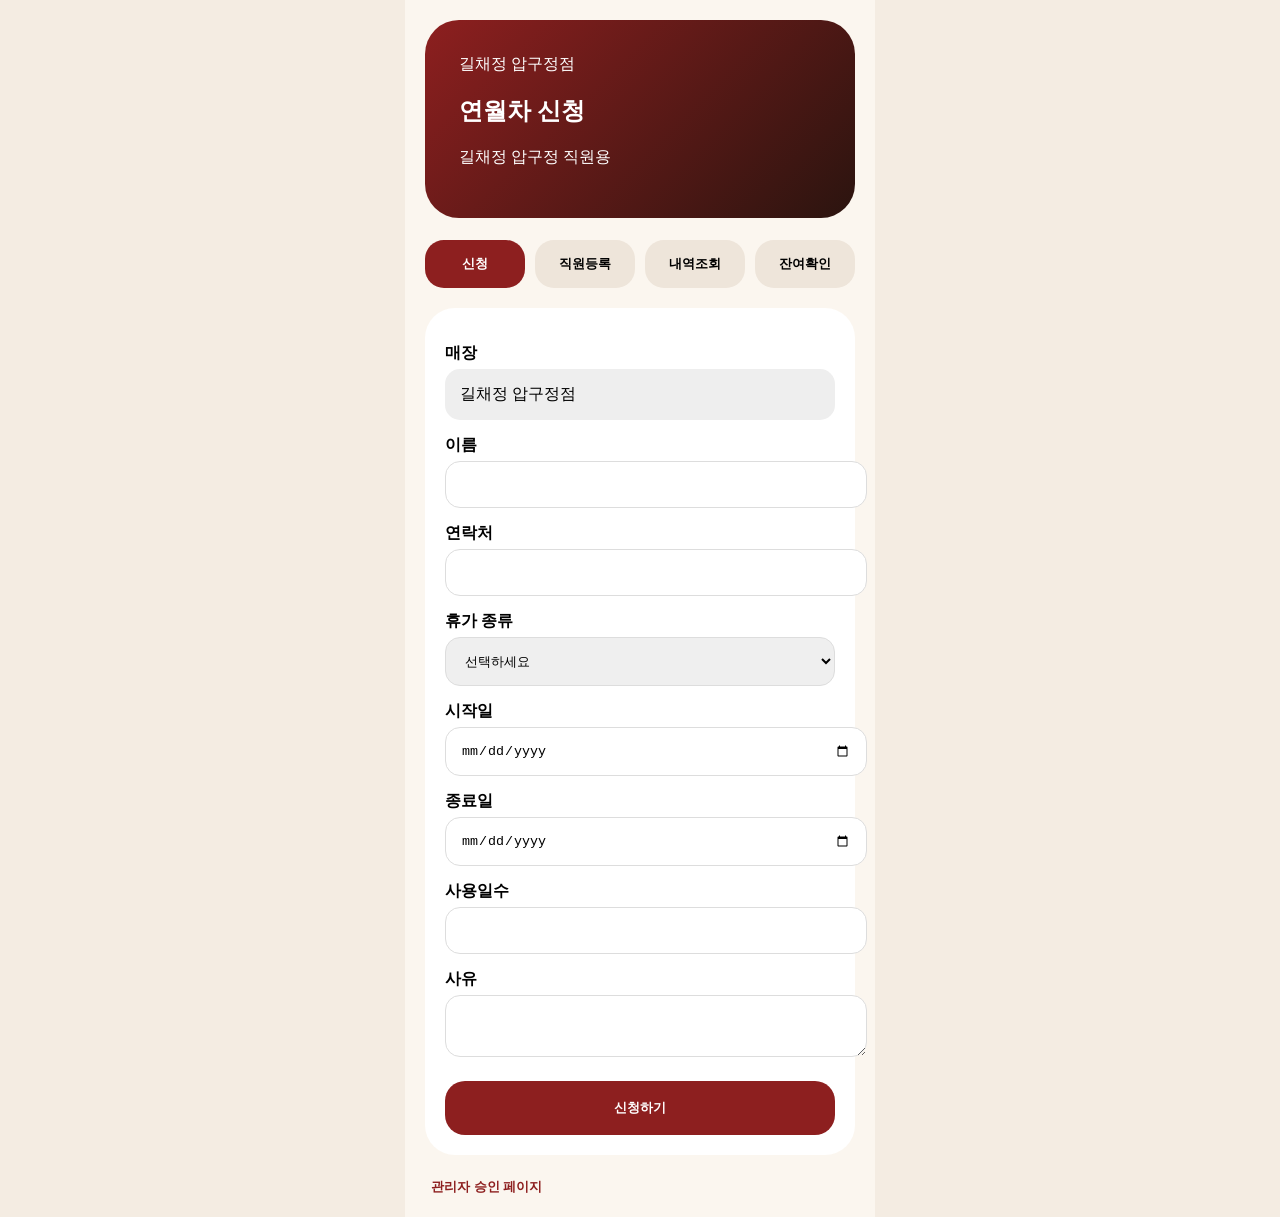
==== index.html @ 34752910 "gilchaejeong apgujeong leave app" ====
<!doctype html>
<html lang="ko">
<head>
<meta charset="utf-8" />
<meta name="viewport" content="width=device-width, initial-scale=1" />

<title>압구정 길채정 연월차 신청</title>

<link rel="manifest" href="manifest.json" />
<link rel="stylesheet" href="style.css" />
<meta name="theme-color" content="#7b1e1e" />

</head>

<body>

<main class="app">

<section class="hero">
<div class="brand">길채정 압구정점</div>
<h1>연월차 신청</h1>
<p>길채정 압구정 직원용</p>
</section>

<section class="tabs">
<button class="tab active" onclick="showTab('apply',this)">신청</button>
<button class="tab" onclick="showTab('register',this)">직원등록</button>
<button class="tab" onclick="showTab('history',this)">내역조회</button>
<button class="tab" onclick="showTab('balance',this)">잔여확인</button>
</section>

<section id="apply" class="card">

<label>매장</label>
<div class="fixed-store">길채정 압구정점</div>

<label>이름</label>
<input id="applyName"/>

<label>연락처</label>
<input id="applyPhone"/>

<label>휴가 종류</label>
<select id="leaveType" onchange="autoUsedDays()">
<option value="">선택하세요</option>
<option>연차</option>
<option>오전 반차</option>
<option>오후 반차</option>
<option>월차</option>
<option>병가</option>
<option>기타</option>
</select>

<label>시작일</label>
<input type="date" id="startDate"/>

<label>종료일</label>
<input type="date" id="endDate"/>

<label>사용일수</label>
<input id="usedDays" type="number" step="0.5"/>

<label>사유</label>
<textarea id="reason"></textarea>

<button id="submitBtn" class="primary" onclick="submitLeave()">신청하기</button>

</section>

<section id="register" class="card hidden">

<label>매장</label>
<div class="fixed-store">길채정 압구정점</div>

<label>이름</label>
<input id="regName"/>

<label>연락처</label>
<input id="regPhone"/>

<label>입사일</label>
<input type="date" id="joinDate"/>

<label>기본연차</label>
<input id="baseLeave" value="15"/>

<button id="regBtn" class="primary" onclick="registerEmployee()">직원등록</button>

</section>

<section id="history" class="card hidden">

<label>이름</label>
<input id="historyName"/>

<label>연락처</label>
<input id="historyPhone"/>

<button id="historyBtn" class="primary" onclick="loadMyHistory()">조회</button>

<div id="historyResult"></div>

</section>

<section id="balance" class="card hidden">

<label>이름</label>
<input id="balanceName"/>

<label>연락처</label>
<input id="balancePhone"/>

<button id="balanceBtn" class="primary" onclick="checkBalance()">잔여연차 확인</button>

<div id="balanceResult"></div>

</section>

<section class="footer-link">
<button class="admin-go-btn" onclick="goAdmin()">관리자 승인 페이지</button>
</section>

</main>

<script src="script.js?v=1"></script>

</body>
</html>
---- style.css ----
body{
margin:0;
font-family:Noto Sans KR;
background:#f4ece2;
}

.app{
max-width:430px;
margin:auto;
padding:20px;
background:#fbf6ef;
}

.hero{
background:linear-gradient(135deg,#8d1f1f,#2b140f);
color:white;
border-radius:34px;
padding:34px;
margin-bottom:22px;
}

.tabs{
display:grid;
grid-template-columns:repeat(4,1fr);
gap:10px;
margin-bottom:20px;
}

.tab{
border:0;
border-radius:19px;
padding:15px;
background:#eee5da;
font-weight:900;
}

.tab.active{
background:#8d1f1f;
color:white;
}

.card{
background:white;
border-radius:30px;
padding:20px;
margin-bottom:22px;
}

label{
display:block;
margin:15px 0 5px;
font-weight:900;
}

input,select,textarea{
width:100%;
padding:15px;
border-radius:15px;
border:1px solid #ddd;
}

.primary{
width:100%;
padding:18px;
border:0;
border-radius:20px;
background:#8d1f1f;
color:white;
font-weight:900;
margin-top:20px;
}

.fixed-store{
background:#eee;
padding:15px;
border-radius:15px;
}

.hidden{
display:none;
}

.admin-go-btn{
background:none;
border:none;
color:#8d1f1f;
font-weight:900;
}
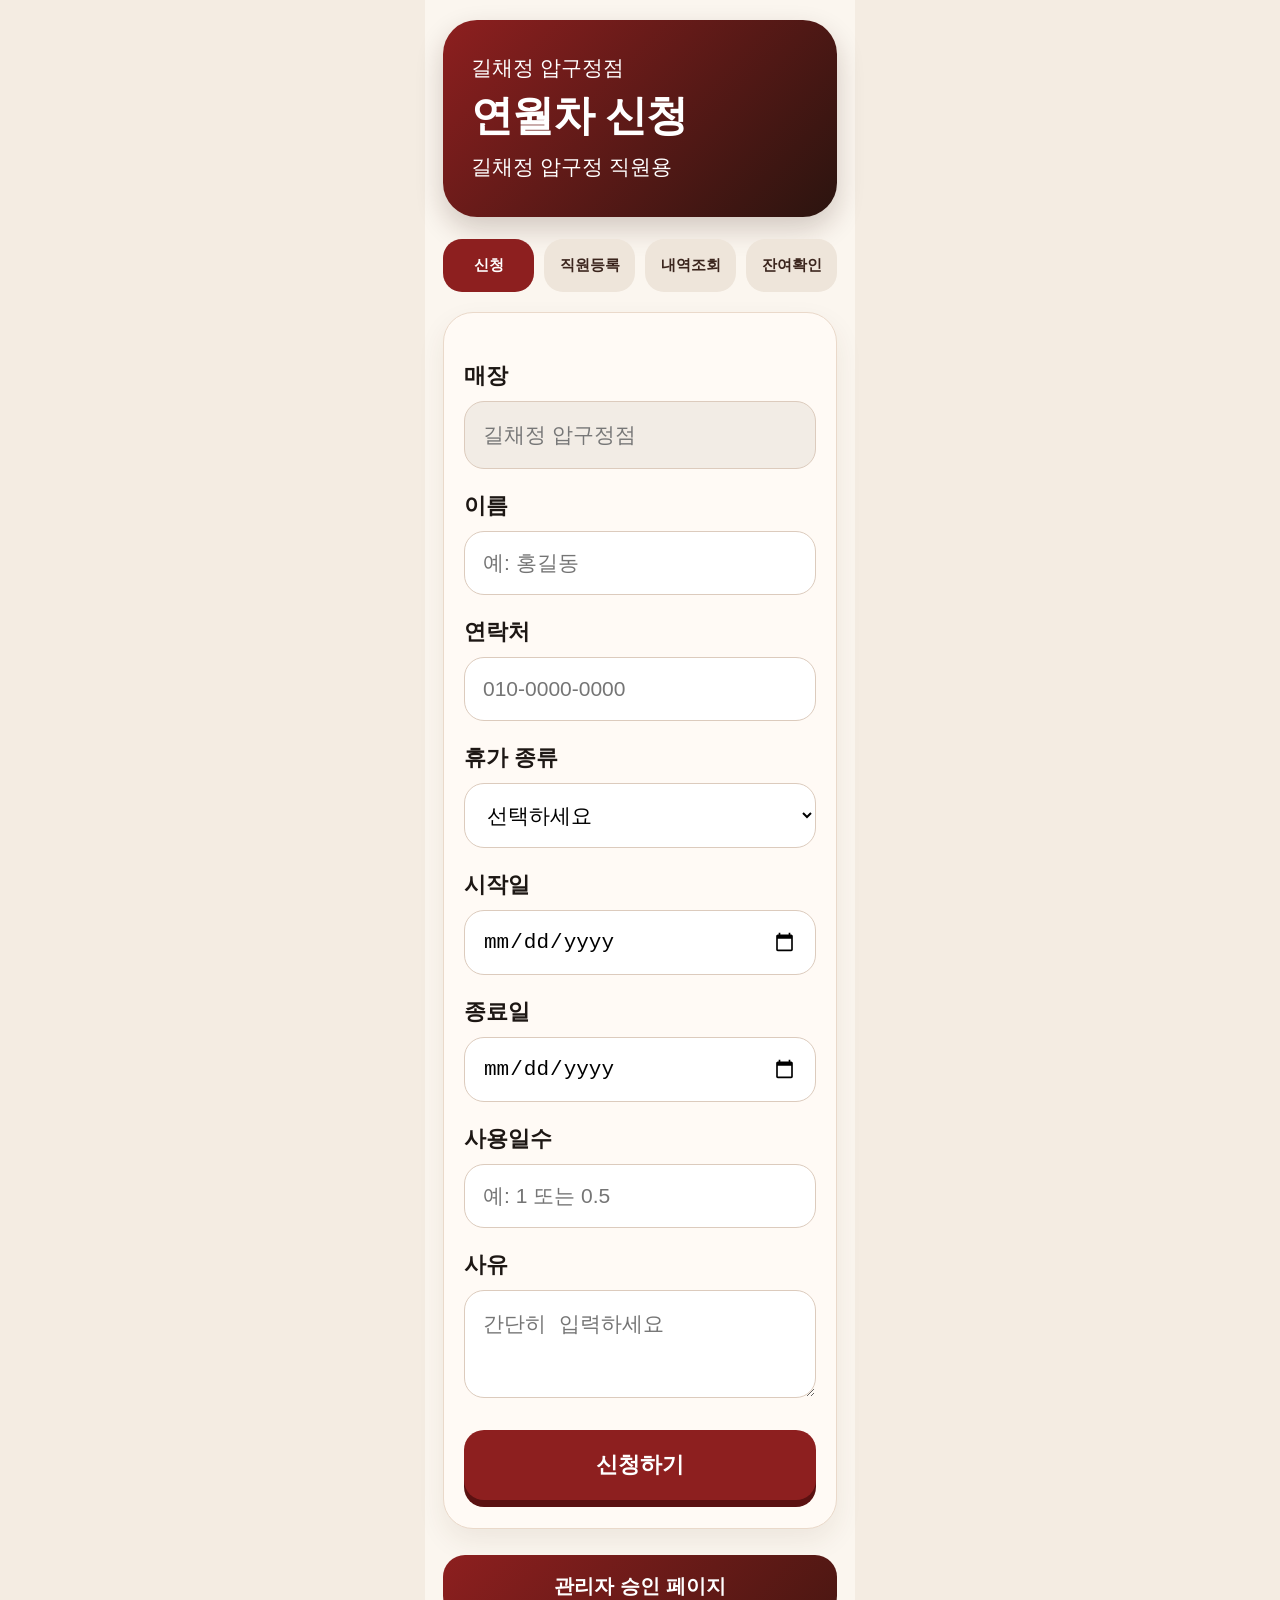
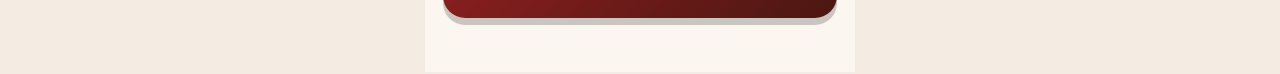
==== commit c369b38c: "improve admin and page link buttons" ====
--- a/index.html
+++ b/index.html
@@ -1,128 +1,113 @@
 <!doctype html>
 <html lang="ko">
 <head>
-<meta charset="utf-8" />
-<meta name="viewport" content="width=device-width, initial-scale=1" />
-
-<title>압구정 길채정 연월차 신청</title>
-
-<link rel="manifest" href="manifest.json" />
-<link rel="stylesheet" href="style.css" />
-<meta name="theme-color" content="#7b1e1e" />
-
+  <meta charset="utf-8" />
+  <meta name="viewport" content="width=device-width, initial-scale=1, viewport-fit=cover" />
+  <title>압구정 길채정 연월차 신청</title>
+  <link rel="manifest" href="manifest.json" />
+  <link rel="stylesheet" href="style.css?v=4" />
+  <meta name="theme-color" content="#7b1e1e" />
 </head>
 
 <body>
-
 <main class="app">
 
-<section class="hero">
-<div class="brand">길채정 압구정점</div>
-<h1>연월차 신청</h1>
-<p>길채정 압구정 직원용</p>
-</section>
+  <section class="hero">
+    <div class="brand">길채정 압구정점</div>
+    <h1>연월차 신청</h1>
+    <p>길채정 압구정 직원용</p>
+  </section>
 
-<section class="tabs">
-<button class="tab active" onclick="showTab('apply',this)">신청</button>
-<button class="tab" onclick="showTab('register',this)">직원등록</button>
-<button class="tab" onclick="showTab('history',this)">내역조회</button>
-<button class="tab" onclick="showTab('balance',this)">잔여확인</button>
-</section>
+  <section class="tabs">
+    <button class="tab active" onclick="showTab('apply', this)">신청</button>
+    <button class="tab" onclick="showTab('register', this)">직원등록</button>
+    <button class="tab" onclick="showTab('history', this)">내역조회</button>
+    <button class="tab" onclick="showTab('balance', this)">잔여확인</button>
+  </section>
 
-<section id="apply" class="card">
+  <section id="apply" class="card">
+    <label>매장</label>
+    <div class="fixed-store">길채정 압구정점</div>
 
-<label>매장</label>
-<div class="fixed-store">길채정 압구정점</div>
+    <label>이름</label>
+    <input id="applyName" placeholder="예: 홍길동" />
 
-<label>이름</label>
-<input id="applyName"/>
+    <label>연락처</label>
+    <input id="applyPhone" placeholder="010-0000-0000" />
 
-<label>연락처</label>
-<input id="applyPhone"/>
+    <label>휴가 종류</label>
+    <select id="leaveType" onchange="autoUsedDays()">
+      <option value="">선택하세요</option>
+      <option>연차</option>
+      <option>오전 반차</option>
+      <option>오후 반차</option>
+      <option>월차</option>
+      <option>병가</option>
+      <option>기타</option>
+    </select>
 
-<label>휴가 종류</label>
-<select id="leaveType" onchange="autoUsedDays()">
-<option value="">선택하세요</option>
-<option>연차</option>
-<option>오전 반차</option>
-<option>오후 반차</option>
-<option>월차</option>
-<option>병가</option>
-<option>기타</option>
-</select>
+    <label>시작일</label>
+    <input type="date" id="startDate" />
 
-<label>시작일</label>
-<input type="date" id="startDate"/>
+    <label>종료일</label>
+    <input type="date" id="endDate" />
 
-<label>종료일</label>
-<input type="date" id="endDate"/>
+    <label>사용일수</label>
+    <input id="usedDays" type="number" step="0.5" placeholder="예: 1 또는 0.5" />
 
-<label>사용일수</label>
-<input id="usedDays" type="number" step="0.5"/>
+    <label>사유</label>
+    <textarea id="reason" placeholder="간단히 입력하세요"></textarea>
 
-<label>사유</label>
-<textarea id="reason"></textarea>
+    <button id="submitBtn" class="primary" onclick="submitLeave()">신청하기</button>
+  </section>
 
-<button id="submitBtn" class="primary" onclick="submitLeave()">신청하기</button>
+  <section id="register" class="card hidden">
+    <label>매장</label>
+    <div class="fixed-store">길채정 압구정점</div>
 
-</section>
+    <label>이름</label>
+    <input id="regName" placeholder="예: 홍길동" />
 
-<section id="register" class="card hidden">
+    <label>연락처</label>
+    <input id="regPhone" placeholder="010-0000-0000" />
 
-<label>매장</label>
-<div class="fixed-store">길채정 압구정점</div>
+    <label>입사일</label>
+    <input type="date" id="joinDate" />
 
-<label>이름</label>
-<input id="regName"/>
+    <label>기본연차</label>
+    <input id="baseLeave" type="number" step="0.5" value="15" />
 
-<label>연락처</label>
-<input id="regPhone"/>
+    <button id="regBtn" class="primary" onclick="registerEmployee()">직원등록</button>
+  </section>
 
-<label>입사일</label>
-<input type="date" id="joinDate"/>
+  <section id="history" class="card hidden">
+    <label>이름</label>
+    <input id="historyName" placeholder="예: 홍길동" />
 
-<label>기본연차</label>
-<input id="baseLeave" value="15"/>
+    <label>연락처</label>
+    <input id="historyPhone" placeholder="010-0000-0000" />
 
-<button id="regBtn" class="primary" onclick="registerEmployee()">직원등록</button>
+    <button id="historyBtn" class="primary" onclick="loadMyHistory()">내역조회</button>
+    <div id="historyResult" class="result"></div>
+  </section>
 
-</section>
+  <section id="balance" class="card hidden">
+    <label>이름</label>
+    <input id="balanceName" placeholder="예: 홍길동" />
 
-<section id="history" class="card hidden">
+    <label>연락처</label>
+    <input id="balancePhone" placeholder="010-0000-0000" />
 
-<label>이름</label>
-<input id="historyName"/>
+    <button id="balanceBtn" class="primary" onclick="checkBalance()">잔여연차 확인</button>
+    <div id="balanceResult" class="result"></div>
+  </section>
 
-<label>연락처</label>
-<input id="historyPhone"/>
-
-<button id="historyBtn" class="primary" onclick="loadMyHistory()">조회</button>
-
-<div id="historyResult"></div>
-
-</section>
-
-<section id="balance" class="card hidden">
-
-<label>이름</label>
-<input id="balanceName"/>
-
-<label>연락처</label>
-<input id="balancePhone"/>
-
-<button id="balanceBtn" class="primary" onclick="checkBalance()">잔여연차 확인</button>
-
-<div id="balanceResult"></div>
-
-</section>
-
-<section class="footer-link">
-<button class="admin-go-btn" onclick="goAdmin()">관리자 승인 페이지</button>
-</section>
+  <section class="page-link-wrap">
+    <button class="page-link-btn admin-link" onclick="goAdmin()">관리자 승인 페이지</button>
+  </section>
 
 </main>
 
-<script src="script.js?v=1"></script>
-
+<script src="script.js?v=4"></script>
 </body>
 </html>
--- a/style.css
+++ b/style.css
@@ -1,88 +1,263 @@
-body{
-margin:0;
-font-family:Noto Sans KR;
-background:#f4ece2;
-}
-
-.app{
-max-width:430px;
-margin:auto;
-padding:20px;
-background:#fbf6ef;
-}
-
-.hero{
-background:linear-gradient(135deg,#8d1f1f,#2b140f);
-color:white;
-border-radius:34px;
-padding:34px;
-margin-bottom:22px;
-}
-
-.tabs{
-display:grid;
-grid-template-columns:repeat(4,1fr);
-gap:10px;
-margin-bottom:20px;
-}
-
-.tab{
-border:0;
-border-radius:19px;
-padding:15px;
-background:#eee5da;
-font-weight:900;
-}
-
-.tab.active{
-background:#8d1f1f;
-color:white;
-}
-
-.card{
-background:white;
-border-radius:30px;
-padding:20px;
-margin-bottom:22px;
-}
-
-label{
-display:block;
-margin:15px 0 5px;
-font-weight:900;
-}
-
-input,select,textarea{
-width:100%;
-padding:15px;
-border-radius:15px;
-border:1px solid #ddd;
-}
-
-.primary{
-width:100%;
-padding:18px;
-border:0;
-border-radius:20px;
-background:#8d1f1f;
-color:white;
-font-weight:900;
-margin-top:20px;
-}
-
-.fixed-store{
-background:#eee;
-padding:15px;
-border-radius:15px;
-}
-
-.hidden{
-display:none;
-}
-
-.admin-go-btn{
-background:none;
-border:none;
-color:#8d1f1f;
-font-weight:900;
+* {
+  box-sizing: border-box;
+  -webkit-tap-highlight-color: rgba(123,30,30,.15);
+}
+
+html, body {
+  margin: 0;
+  padding: 0;
+  width: 100%;
+  min-height: 100%;
+}
+
+body {
+  background: #f4ece2;
+  font-family: "Noto Sans KR", "Malgun Gothic", Arial, sans-serif;
+  color: #1d1714;
+}
+
+.app {
+  width: 100%;
+  max-width: 430px;
+  margin: 0 auto;
+  min-height: 100vh;
+  padding: 20px 18px 44px;
+  background: #fbf6ef;
+}
+
+.hero {
+  background: linear-gradient(135deg, #8d1f1f, #2b140f);
+  color: #fff;
+  border-radius: 34px;
+  padding: 34px 28px 36px;
+  margin-bottom: 22px;
+  box-shadow: 0 12px 28px rgba(50,20,10,.2);
+}
+
+.hero.admin {
+  background: linear-gradient(135deg, #6f1919, #160b08);
+}
+
+.hero .brand {
+  font-size: 21px;
+  margin-bottom: 10px;
+}
+
+.hero h1 {
+  margin: 0;
+  font-size: 42px;
+  line-height: 1.12;
+  font-weight: 900;
+  letter-spacing: -1px;
+}
+
+.hero p {
+  margin: 14px 0 0;
+  font-size: 21px;
+  font-weight: 500;
+}
+
+.tabs {
+  display: grid;
+  grid-template-columns: repeat(4, 1fr);
+  gap: 10px;
+  margin-bottom: 20px;
+}
+
+.tab {
+  border: 0;
+  border-radius: 19px;
+  padding: 17px 4px;
+  background: #eee5da;
+  color: #3b251d;
+  font-size: 15px;
+  font-weight: 900;
+  transition: .12s;
+}
+
+.tab.active {
+  background: #8d1f1f;
+  color: #fff;
+}
+
+.card {
+  background: #fffaf5;
+  border: 1px solid #ead9ca;
+  border-radius: 30px;
+  padding: 26px 20px 28px;
+  box-shadow: 0 12px 28px rgba(80,50,25,.08);
+  margin-bottom: 22px;
+}
+
+label {
+  display: block;
+  margin: 22px 0 10px;
+  font-size: 22px;
+  font-weight: 900;
+}
+
+input, select, textarea, .fixed-store {
+  width: 100%;
+  border: 1px solid #dccbbd;
+  border-radius: 20px;
+  padding: 19px 18px;
+  font-size: 21px;
+  background: #fff;
+  outline: none;
+}
+
+textarea {
+  min-height: 108px;
+  resize: vertical;
+}
+
+.fixed-store {
+  background: #f2ece5;
+  color: #777;
+  pointer-events: none;
+  user-select: none;
+}
+
+.primary {
+  width: 100%;
+  border: 0;
+  border-radius: 20px;
+  margin-top: 28px;
+  padding: 20px;
+  background: #8d1f1f;
+  color: #fff;
+  font-size: 22px;
+  font-weight: 900;
+  box-shadow: 0 7px 0 #5a1111;
+  transition: .12s;
+}
+
+.primary:active,
+.tab:active,
+.page-link-btn:active {
+  transform: translateY(3px);
+  filter: brightness(.92);
+}
+
+.primary:active {
+  box-shadow: 0 3px 0 #5a1111;
+}
+
+.primary.loading {
+  background: #555;
+  box-shadow: 0 7px 0 #333;
+  pointer-events: none;
+  opacity: .85;
+}
+
+.primary:disabled {
+  opacity: .85;
+}
+
+.hidden {
+  display: none;
+}
+
+.result {
+  margin-top: 20px;
+}
+
+.item {
+  background: #fff;
+  border: 1px solid #ead9ca;
+  border-radius: 18px;
+  padding: 18px;
+  margin-top: 14px;
+  font-size: 18px;
+  line-height: 1.7;
+}
+
+.badge {
+  display: inline-block;
+  padding: 4px 10px;
+  border-radius: 999px;
+  background: #eee;
+  font-weight: 900;
+}
+
+.badge.ok {
+  background: #d9ead3;
+}
+
+.badge.no {
+  background: #f4cccc;
+}
+
+.admin-buttons {
+  display: flex;
+  gap: 14px;
+  margin-top: 18px;
+}
+
+.admin-buttons button {
+  flex: 1;
+  border: none;
+  border-radius: 18px;
+  padding: 18px 0;
+  font-size: 20px;
+  font-weight: 900;
+  color: white;
+  box-shadow: 0 6px 0 rgba(0,0,0,0.2);
+}
+
+.admin-buttons button:active {
+  transform: translateY(3px);
+  box-shadow: 0 3px 0 rgba(0,0,0,0.2);
+}
+
+.approve {
+  background: #2e7d32;
+}
+
+.reject {
+  background: #c62828;
+}
+
+.balance-box {
+  margin-top: 18px;
+  padding: 20px;
+  border-radius: 22px;
+  border: 2px solid #8d1f1f;
+  background: #fff;
+  font-size: 19px;
+  line-height: 1.8;
+}
+
+.balance-box strong {
+  color: #8d1f1f;
+  font-size: 25px;
+}
+
+.page-link-wrap {
+  margin: 26px 0 10px;
+  text-align: center;
+}
+
+.page-link-btn {
+  width: 100%;
+  border: none;
+  border-radius: 22px;
+  padding: 18px 20px;
+  font-size: 20px;
+  font-weight: 900;
+  color: #fff;
+  box-shadow: 0 7px 0 rgba(0,0,0,.2);
+  transition: .12s;
+}
+
+.admin-link {
+  background: linear-gradient(135deg, #8d1f1f, #4b1712);
+}
+
+.home-link {
+  background: linear-gradient(135deg, #5f3b25, #2f1d14);
+}
+
+.page-link-btn:active {
+  box-shadow: 0 3px 0 rgba(0,0,0,.2);
 }
